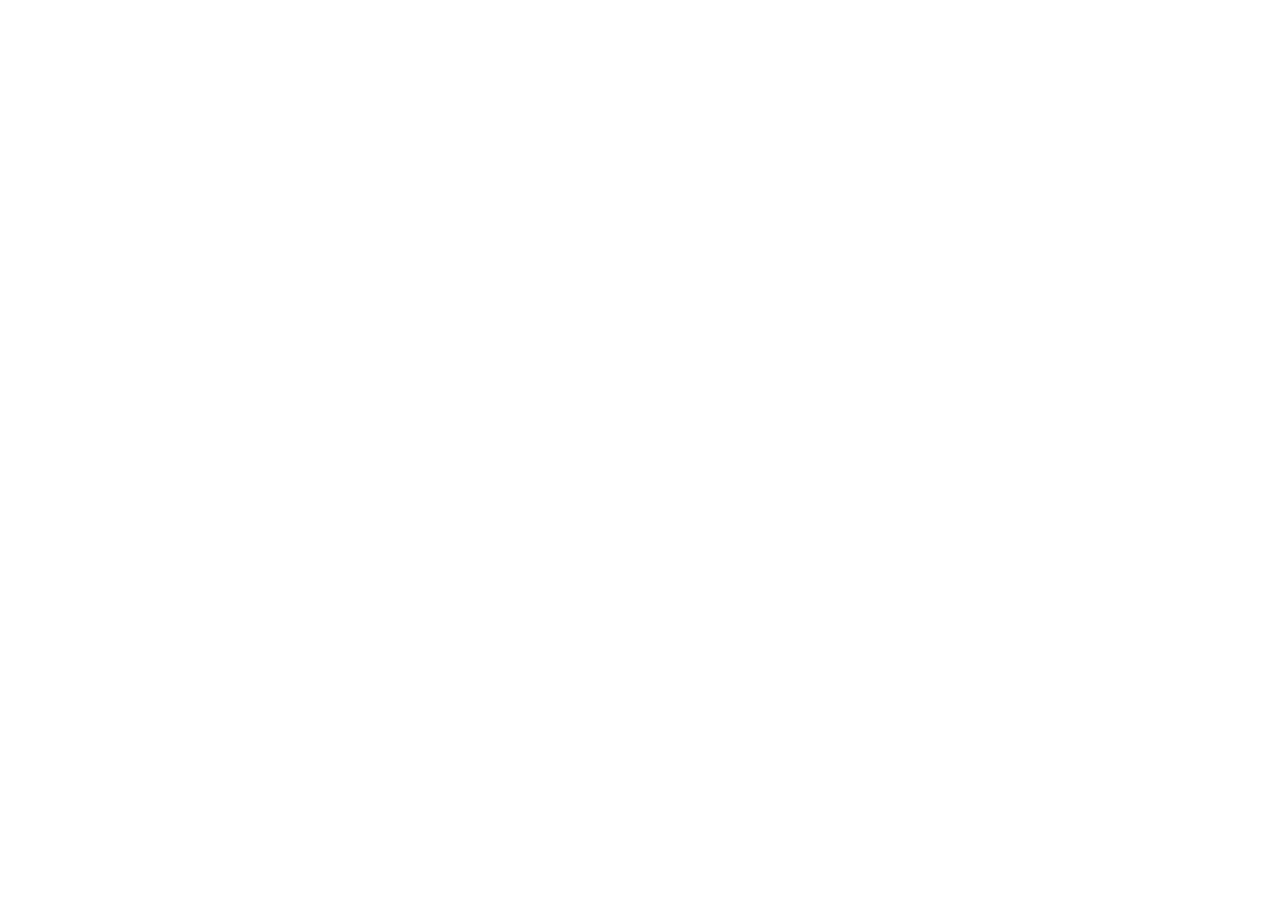
==== index.html @ 1c247264 "carga1" ====
<!DOCTYPE html>
<html lang="en">
<head>
    <meta charset="UTF-8">
    <meta name="viewport" content="width=device-width, initial-scale=1.0">
    <title>Fintech Dashboard</title>
</head>
<body>
    
</body>
</html>
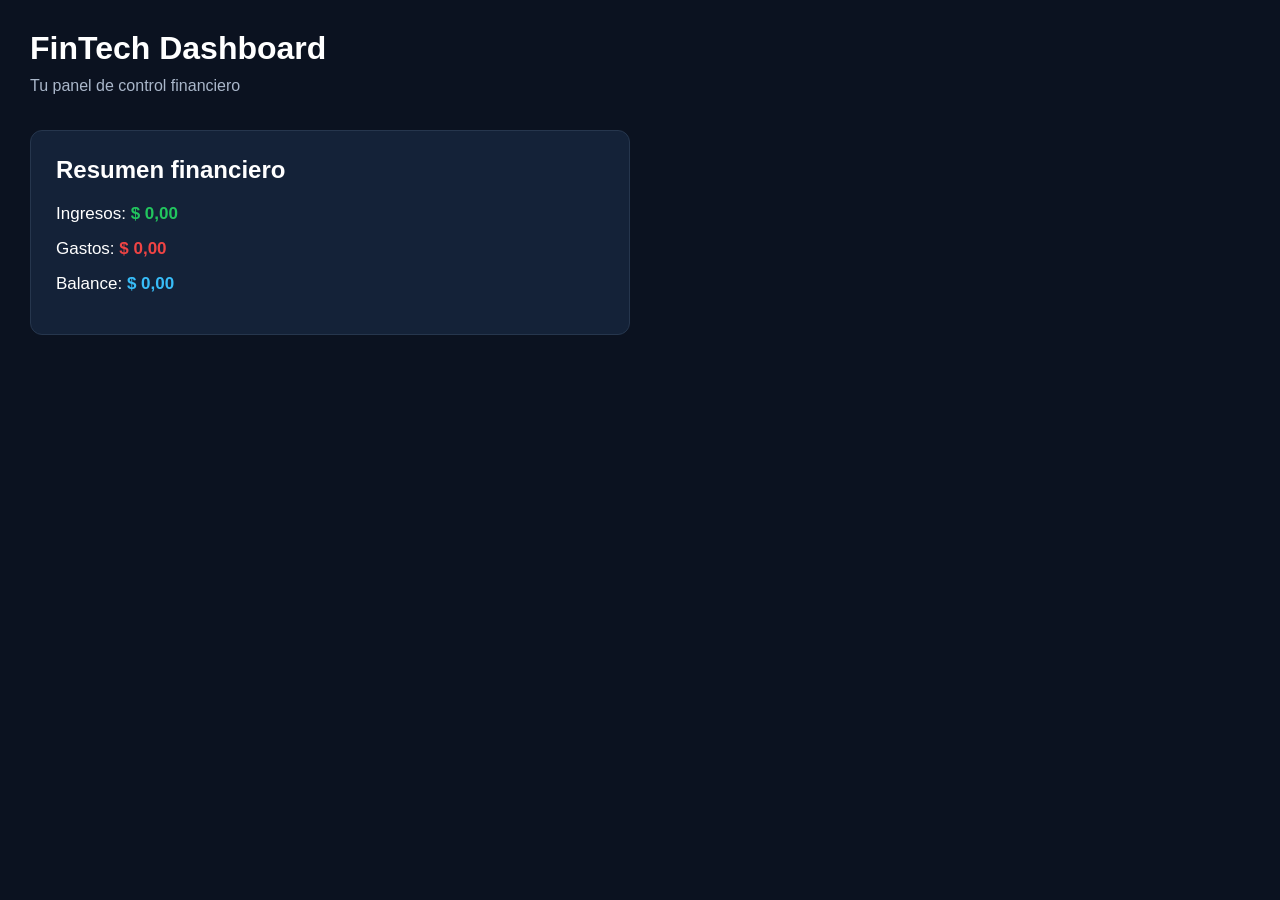
==== commit 7af5c6cd: "avances 1 de la logica POO" ====
--- a/index.html
+++ b/index.html
@@ -1,11 +1,23 @@
 <!DOCTYPE html>
-<html lang="en">
+<html lang="es">
 <head>
     <meta charset="UTF-8">
     <meta name="viewport" content="width=device-width, initial-scale=1.0">
-    <title>Fintech Dashboard</title>
+    <title>FinTech Dashboard</title>
+    <script type="module" src="./main.js"></script>
+    <link rel="stylesheet" href="./styles.css">
 </head>
 <body>
-    
+    <header>
+        <h1>FinTech Dashboard</h1>
+        <p>Tu panel de control financiero</p>
+    </header>
+
+    <section id="resumen">
+        <h2>Resumen financiero</h2>
+        <p>Ingresos: <span id="ingresos">$0</span></p>
+        <p>Gastos: <span id="gastos">$0</span></p>
+        <p>Balance: <span id="balance">$0</span></p>
+    </section>
 </body>
 </html>
--- a/styles.css
+++ b/styles.css
@@ -0,0 +1,121 @@
+/* Configuración general */
+* {
+    margin: 0;
+    padding: 0;
+    box-sizing: border-box;
+}
+
+body {
+    font-family: Arial, sans-serif;
+    background-color: #0b1220;
+    color: #ffffff;
+    min-height: 100vh;
+    padding: 30px;
+}
+
+/* Encabezado */
+header {
+    margin-bottom: 35px;
+}
+
+header h1 {
+    margin-bottom: 10px;
+}
+
+header p {
+    color: #aab7ca;
+}
+
+/* Resumen financiero */
+#resumen {
+    background-color: #142238;
+    padding: 25px;
+    border-radius: 12px;
+    border: 1px solid #26364d;
+    max-width: 600px;
+}
+
+#resumen h2 {
+    margin-bottom: 20px;
+}
+
+#resumen p {
+    margin-bottom: 15px;
+    font-size: 17px;
+}
+
+/* Colores de los indicadores */
+#ingresos {
+    color: #22c55e;
+    font-weight: bold;
+}
+
+#gastos {
+    color: #ef4444;
+    font-weight: bold;
+}
+
+#balance {
+    color: #38bdf8;
+    font-weight: bold;
+}/* Configuración general */
+* {
+    margin: 0;
+    padding: 0;
+    box-sizing: border-box;
+}
+
+body {
+    font-family: Arial, sans-serif;
+    background-color: #0b1220;
+    color: #ffffff;
+    min-height: 100vh;
+    padding: 30px;
+}
+
+/* Encabezado */
+header {
+    margin-bottom: 35px;
+}
+
+header h1 {
+    margin-bottom: 10px;
+}
+
+header p {
+    color: #aab7ca;
+}
+
+/* Resumen financiero */
+#resumen {
+    background-color: #142238;
+    padding: 25px;
+    border-radius: 12px;
+    border: 1px solid #26364d;
+    max-width: 600px;
+}
+
+#resumen h2 {
+    margin-bottom: 20px;
+}
+
+#resumen p {
+    margin-bottom: 15px;
+    font-size: 17px;
+}
+
+/* Colores de los indicadores */
+#ingresos {
+    color: #22c55e;
+    font-weight: bold;
+}
+
+#gastos {
+    color: #ef4444;
+    font-weight: bold;
+}
+
+#balance {
+    color: #38bdf8;
+    font-weight: bold;
+}
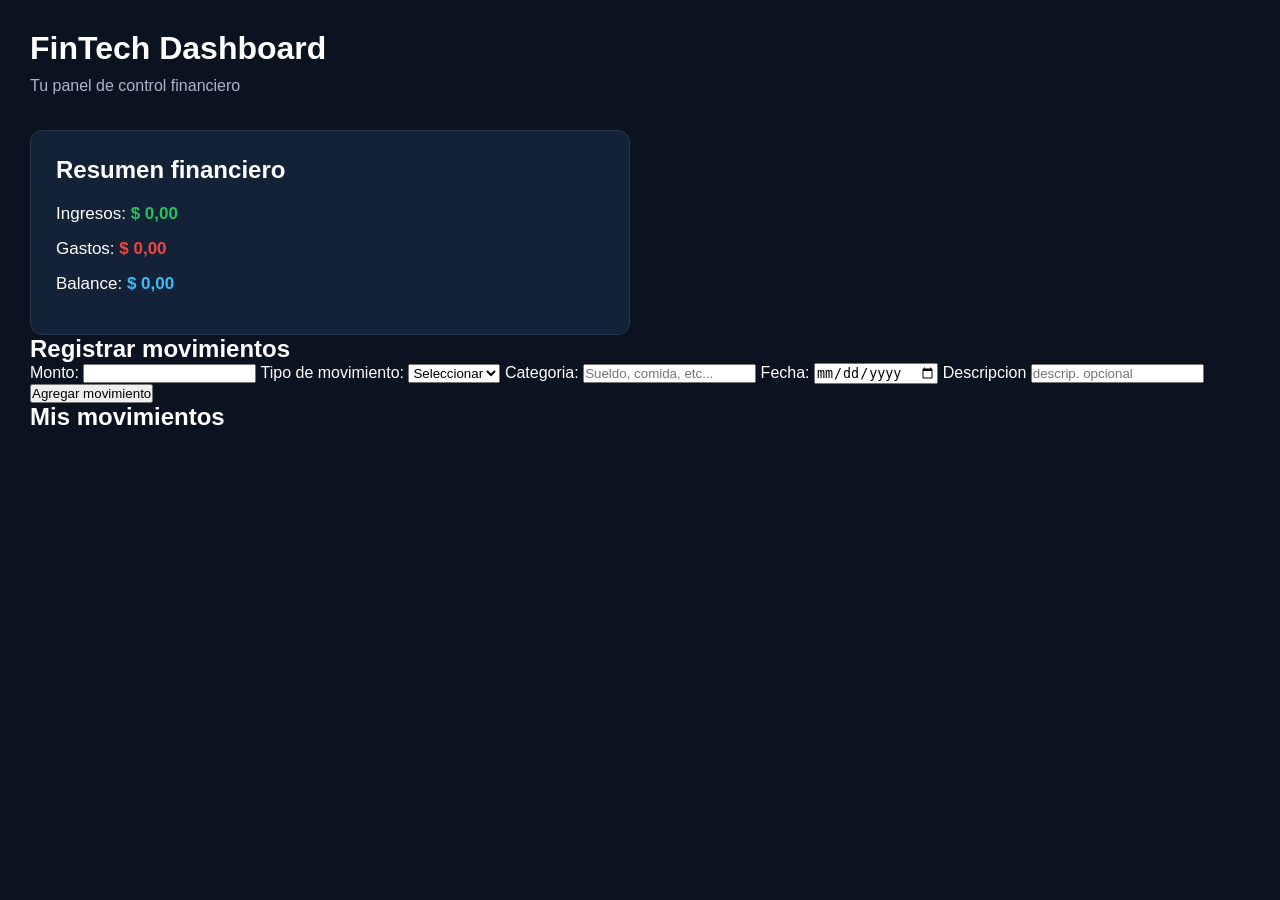
==== commit 33b919b4: "segunda tanda de avances" ====
--- a/index.html
+++ b/index.html
@@ -19,5 +19,38 @@
         <p>Gastos: <span id="gastos">$0</span></p>
         <p>Balance: <span id="balance">$0</span></p>
     </section>
+
+    <section>
+        <h2>Registrar movimientos</h2>
+        <form id="form-transaccion">
+            <label for="monto">Monto: </label>
+            <input type="number" id="monto" required>
+
+            <label for="tipo">Tipo de movimiento:</label>
+            <select id="tipo" required>
+                <option value="">Seleccionar</option>
+                <option value="ingreso">Ingreso</option>
+                <option value="gasto">Gasto</option>
+            </select>
+
+            <label for="categoria">Categoria: </label>
+            <input type="text" id="categoria" placeholder="Sueldo, comida, etc..." required>
+
+            <label for="fecha">Fecha: </label>
+            <input type="date" id="fecha" required>
+
+            <label for="descripcion">Descripcion</label>
+            <input type="text" id="descripcion" placeholder="descrip. opcional">
+
+            <button type="submit">Agregar movimiento</button>
+        </form>
+    </section>
+
+    <section id="lista-transacciones">
+        <h2>Mis movimientos</h2>
+        <ul id="transacciones">
+            
+        </ul>
+    </section>
 </body>
 </html>
--- a/styles.css
+++ b/styles.css
@@ -1,4 +1,3 @@
-/* Configuración general */
 * {
     margin: 0;
     padding: 0;
@@ -26,7 +25,6 @@
     color: #aab7ca;
 }
 
-/* Resumen financiero */
 #resumen {
     background-color: #142238;
     padding: 25px;
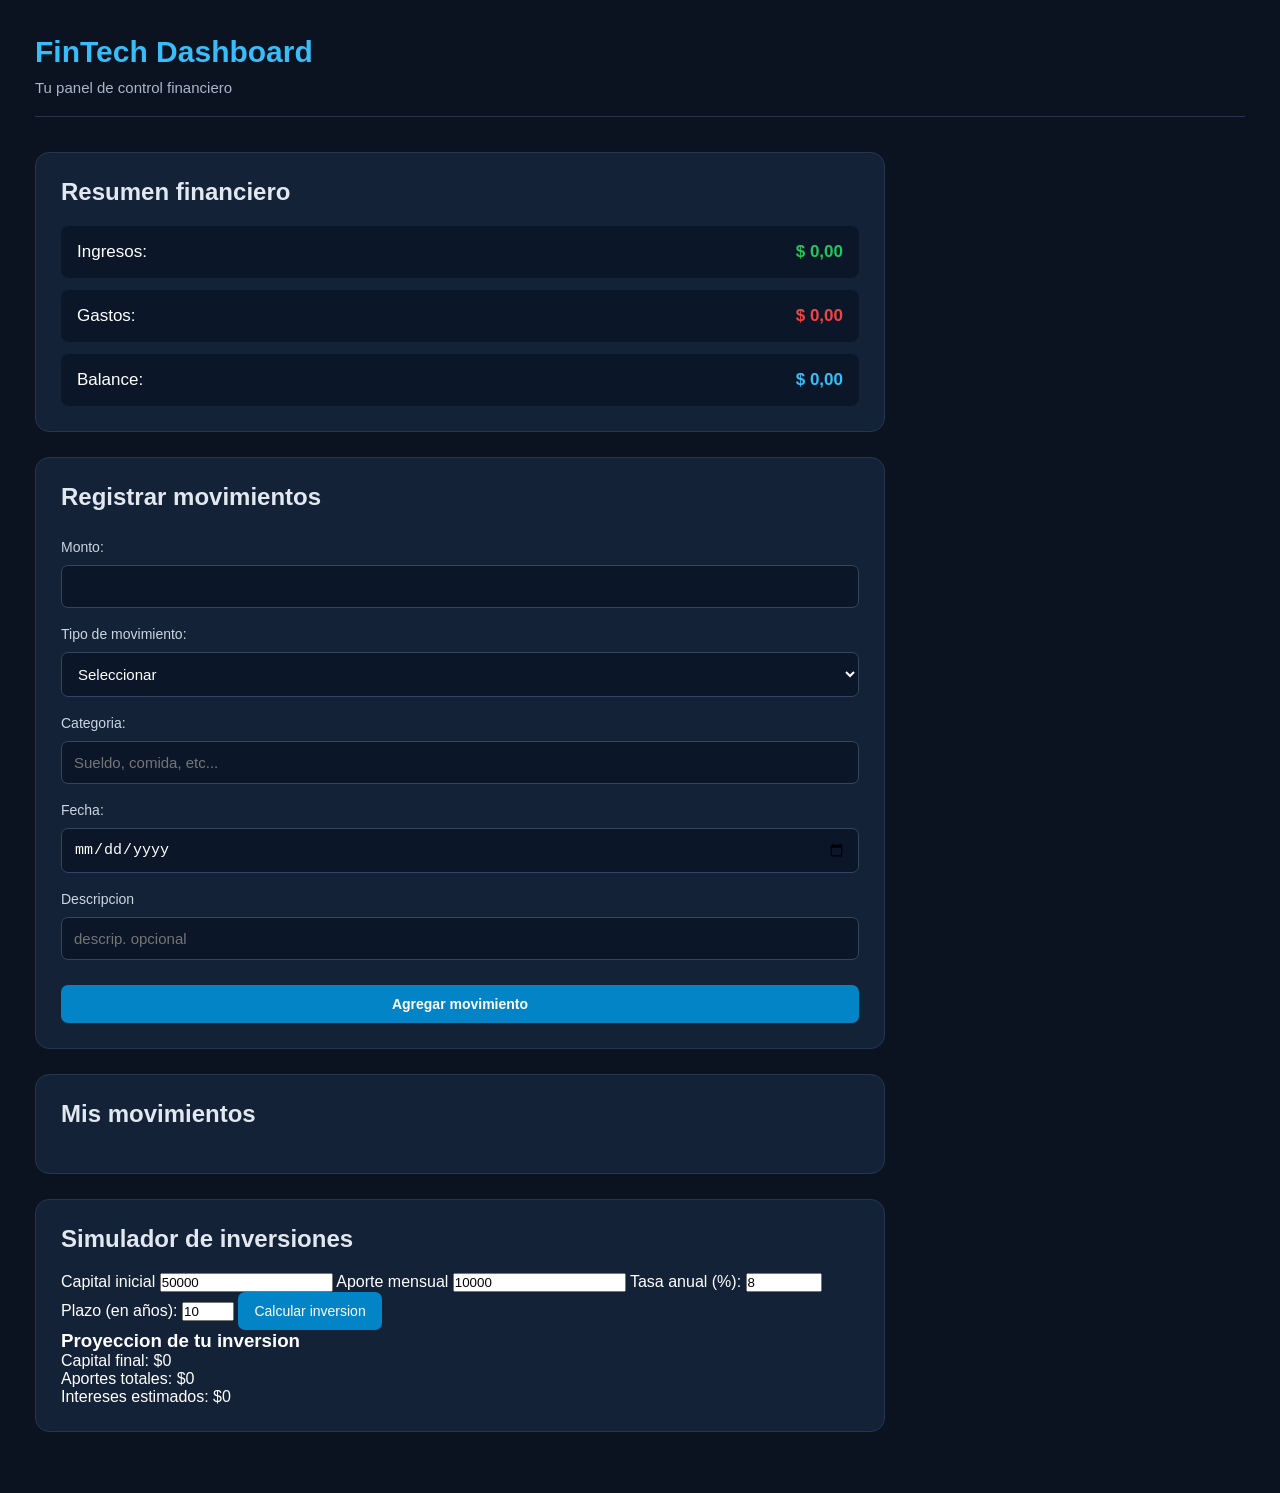
==== commit 2ea59e65: "avances en el apartado de proyeccion de inversion" ====
--- a/index.html
+++ b/index.html
@@ -49,8 +49,46 @@
     <section id="lista-transacciones">
         <h2>Mis movimientos</h2>
         <ul id="transacciones">
+
+        </ul>
+    </section>
+
+    <section id="simulador"> 
+        <h2>Simulador de inversiones</h2>
+
+        <form id="form-inversion">
+            <label for="capital-inicial">Capital inicial</label>
+            <input type="number" id="capital-inicial" min="0" step="0.01" value="50000" required>
             
-        </ul>
+            <label for="aporte-mensual">Aporte mensual</label>
+            <input type="number" id="aporte-mensual" min="0" step="0.01" value="10000" required>
+
+            <label for="tasa-anual">Tasa anual (%):</label>
+            <input type="number" id="tasa-anual" min="0" max="100" step="0.01" value="8" required>
+
+            <label for="plazo">Plazo (en años):</label>
+            <input type="number" id="plazo" min="1" max="100" step="1" value="10" required>
+        
+            <button type="submit">Calcular inversion</button>
+        </form>
+
+        <div id="resultado-inversion">
+            <h3>Proyeccion de tu inversion</h3>
+            <p>
+                Capital final: 
+                <span id="capital-final">$0</span>
+            </p>
+
+            <p>
+                Aportes totales:
+                <span id="aportes-totales">$0</span>
+            </p>
+
+            <p>
+                Intereses estimados:
+                <span id="intereses-estimados">$0</span>
+            </p>
+        </div>
     </section>
 </body>
 </html>
--- a/styles.css
+++ b/styles.css
@@ -9,40 +9,55 @@
     background-color: #0b1220;
     color: #ffffff;
     min-height: 100vh;
-    padding: 30px;
+    padding: 35px;
 }
 
-/* Encabezado */
+h2 {
+    margin-bottom: 20px;
+    color: #e2e8f0;
+}
+
 header {
     margin-bottom: 35px;
+    border-bottom: 1px solid #26364d;
+    padding-bottom: 20px;
 }
 
 header h1 {
+    font-size: 30px;
     margin-bottom: 10px;
+    color: #38bdf8;
 }
 
 header p {
     color: #aab7ca;
+    font-size: 15px;
 }
 
-#resumen {
+section {
     background-color: #142238;
+    border: 1px solid #26364d;
+    border-radius: 14px;
     padding: 25px;
-    border-radius: 12px;
-    border: 1px solid #26364d;
-    max-width: 600px;
-}
-
-#resumen h2 {
-    margin-bottom: 20px;
+    margin-bottom: 25px;
+    max-width: 850px;
 }
 
 #resumen p {
-    margin-bottom: 15px;
+    background-color: #0b1729;
+    padding: 16px;
+    border-radius: 8px;
+    margin-bottom: 12px;
     font-size: 17px;
+    display: flex;
+    justify-content: space-between;
+    align-items: center;
 }
 
-/* Colores de los indicadores */
+#resumen p:last-child {
+    margin-bottom: 0;
+}
+
 #ingresos {
     color: #22c55e;
     font-weight: bold;
@@ -56,64 +71,109 @@
 #balance {
     color: #38bdf8;
     font-weight: bold;
-}/* Configuración general */
-* {
-    margin: 0;
-    padding: 0;
-    box-sizing: border-box;
 }
 
-body {
-    font-family: Arial, sans-serif;
-    background-color: #0b1220;
-    color: #ffffff;
-    min-height: 100vh;
-    padding: 30px;
+
+#form-transaccion {
+    display: flex;
+    flex-direction: column;
+    gap: 10px;
 }
 
-/* Encabezado */
-header {
-    margin-bottom: 35px;
+#form-transaccion label {
+    color: #cbd5e1;
+    font-size: 14px;
+    margin-top: 8px;
 }
 
-header h1 {
-    margin-bottom: 10px;
+#form-transaccion input,
+#form-transaccion select {
+    width: 100%;
+    padding: 12px;
+    border-radius: 7px;
+    border: 1px solid #33465f;
+    background-color: #0b1729;
+    color: #ffffff;
+    font-size: 15px;
+    outline: none;
 }
 
-header p {
-    color: #aab7ca;
+#form-transaccion input:focus,
+#form-transaccion select:focus {
+    border-color: #38bdf8;
 }
 
-/* Resumen financiero */
-#resumen {
-    background-color: #142238;
-    padding: 25px;
-    border-radius: 12px;
-    border: 1px solid #26364d;
-    max-width: 600px;
+button {
+    background-color: #0284c7;
+    color: #ffffff;
+    border: none;
+    padding: 11px 16px;
+    border-radius: 7px;
+    font-size: 14px;
+    cursor: pointer;
+    transition: background-color 0.2s ease;
 }
 
-#resumen h2 {
-    margin-bottom: 20px;
-}
-
-#resumen p {
-    margin-bottom: 15px;
-    font-size: 17px;
-}
-
-/* Colores de los indicadores */
-#ingresos {
-    color: #22c55e;
+#form-transaccion button {
+    margin-top: 15px;
     font-weight: bold;
 }
 
-#gastos {
-    color: #ef4444;
-    font-weight: bold;
+button:hover {
+    background-color: #0369a1;
 }
 
-#balance {
-    color: #38bdf8;
-    font-weight: bold;
-}+/* Botón eliminar */
+
+#transacciones button {
+    background-color: #dc2626;
+    margin-left: 12px;
+}
+
+#transacciones button:hover {
+    background-color: #991b1b;
+}
+
+
+#transacciones {
+    list-style: none;
+}
+
+#transacciones li {
+    background-color: #0b1729;
+    border: 1px solid #26364d;
+    border-radius: 8px;
+    padding: 15px;
+    margin-bottom: 12px;
+    color: #cbd5e1;
+    font-size: 14px;
+    line-height: 1.8;
+}
+
+@media (max-width: 600px) {
+
+    body {
+        padding: 18px;
+    }
+
+    header h1 {
+        font-size: 24px;
+    }
+
+    section {
+        padding: 18px;
+    }
+
+    #resumen p {
+        font-size: 14px;
+    }
+
+    #transacciones li {
+        font-size: 13px;
+    }
+
+    #transacciones button {
+        margin-left: 0;
+        margin-top: 10px;
+    }
+}
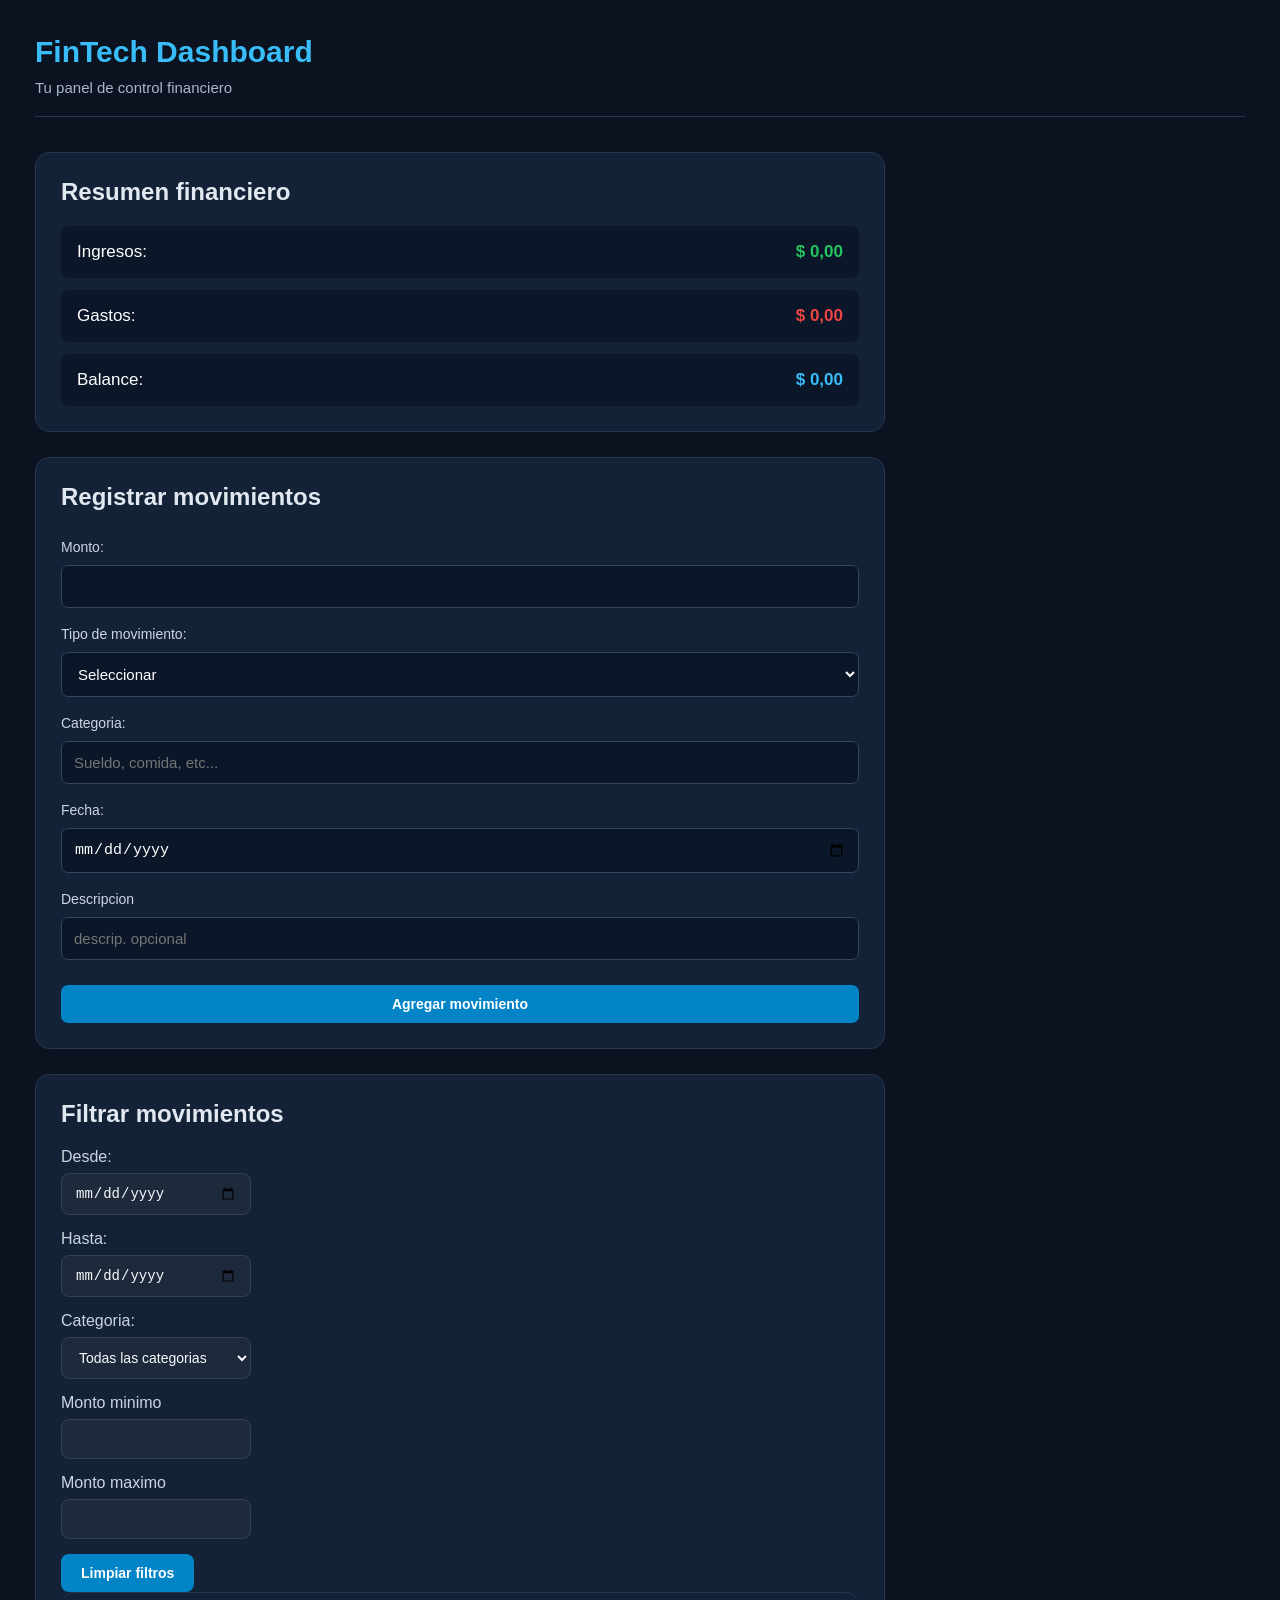
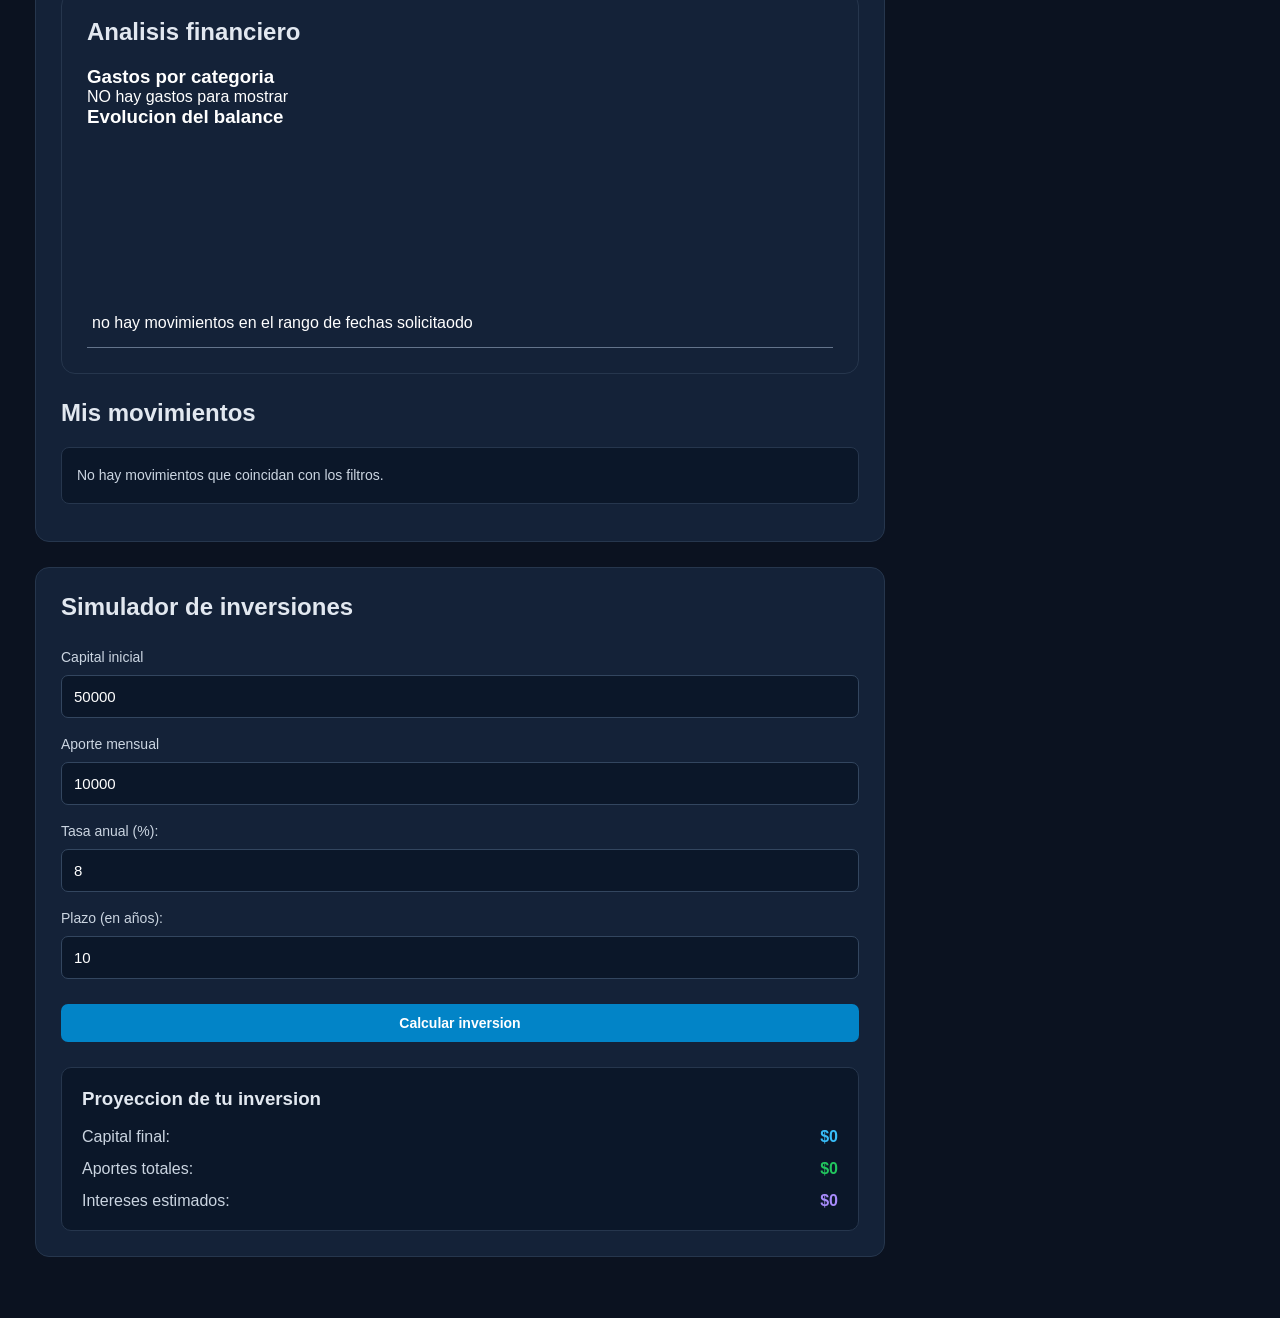
==== commit cd99721a: "agregado de grafico de barras y filtros" ====
--- a/index.html
+++ b/index.html
@@ -47,6 +47,52 @@
     </section>
 
     <section id="lista-transacciones">
+        <h2>Filtrar movimientos</h2>
+        <div>
+            <label for="fecha-desde">Desde:</label>
+            <input type="date" id="fecha-desde">
+        </div>
+
+        <div>
+            <label for="fecha-hasta">Hasta:</label>
+            <input type="date" id="fecha-hasta">
+        </div>
+
+        <div>
+            <label for="filtro-categoria">Categoria:</label>
+            <select id="filtro-categoria">
+                <option value="">Todas las categorias</option>
+            </select>
+        </div>
+
+        <div>
+            <label for="monto-minimo">Monto minimo</label>
+            <input type="number" id="monto-minimo" min="0" step="0.01">
+        </div>
+
+        <div>
+            <label for="monto-maximo">Monto maximo</label>
+            <input type="number" id="monto-maximo" min="0" step="0.01">
+        </div>
+
+        <button type="button" id="limpiar-filtros">
+            Limpiar filtros
+        </button>
+
+        <section id="analisis-visual">
+            <h2>Analisis financiero</h2>
+
+            <div class="graf-container">
+                <h3>Gastos por categoria</h3>
+                <div id="graf-categorias"></div>
+            </div>
+
+            <div class="graf-container">
+                <h3>Evolucion del balance</h3>
+                <div id="graf-balance"></div>
+            </div>
+        </section>
+
         <h2>Mis movimientos</h2>
         <ul id="transacciones">
 
--- a/styles.css
+++ b/styles.css
@@ -150,6 +150,232 @@
     line-height: 1.8;
 }
 
+#form-inversion {
+    display: flex;
+    flex-direction: column;
+    gap: 10px;
+}
+
+#form-inversion label {
+    color: #cbd5e1;
+    font-size: 14px;
+    margin-top: 8px;
+}
+
+#form-inversion input {
+    width: 100%;
+    padding: 12px;
+    border-radius: 7px;
+    border: 1px solid #33465f;
+    background-color: #0b1729;
+    color: #ffffff;
+    font-size: 15px;
+}
+
+#form-inversion input:focus {
+    border-color: #38bdf8;
+    outline: none;
+}
+
+#form-inversion button {
+    margin-top: 15px;
+    font-weight: bold;
+}
+
+#resultado-inversion {
+    margin-top: 25px;
+    padding: 20px;
+    background-color: #0b1729;
+    border: 1px solid #26364d;
+    border-radius: 10px;
+}
+
+#resultado-inversion h3 {
+    margin-bottom: 18px;
+    color: #e2e8f0;
+}
+
+#resultado-inversion p {
+    display: flex;
+    justify-content: space-between;
+    gap: 12px;
+    margin-bottom: 14px;
+    color: #cbd5e1;
+}
+
+#resultado-inversion p:last-child {
+    margin-bottom: 0;
+}
+
+#capital-final {
+    color: #38bdf8;
+    font-weight: bold;
+}
+
+#aportes-totales {
+    color: #22c55e;
+    font-weight: bold;
+}
+
+#intereses-estimados {
+    color: #a78bfa;
+    font-weight: bold;
+}
+
+.grupo-filtros {
+    display: flex;
+    flex-wrap: wrap;
+    gap: 15px;
+    margin-bottom: 15px;
+}
+
+.grupo-filtros div {
+    display: flex;
+    flex-direction: column;
+    gap: 5px;
+}
+
+.fila-categoria {
+    margin-bottom: 15px;
+}
+
+.barra-categoria {
+    width: 100%;
+    height: 18px;
+    background-color: #263449;
+    border-radius: 10px;
+    overflow: hidden;
+}
+
+.barra-relleno {
+    height: 100%;
+    background-color: #38bdf8;
+    border-radius: 10px;
+}
+
+#graf-balance {
+    display: flex;
+    align-items: flex-end;
+    gap: 12px;
+    min-height: 220px;
+    padding: 15px 5px;
+    overflow-x: auto;
+    border-bottom: 1px solid #64748b;
+}
+
+.columna-balance {
+    display: flex;
+    flex-direction: column;
+    align-items: center;
+    justify-content: flex-end;
+    min-width: 75px;
+    height: 200px;
+    gap: 5px;
+}
+
+.columna-balance p {
+    font-size: 11px;
+    text-align: center;
+}
+
+.barra-balance {
+    width: 35px;
+    min-height: 3px;
+    border-radius: 5px 5px 0 0;
+}
+
+.balance-positivo {
+    background-color: #22c55e;
+}
+
+.balance-negativo {
+    background-color: #ef4444;
+}
+
+.columna-balance small {
+    font-size: 10px;
+    white-space: nowrap;
+}
+
+#lista-transacciones {
+    margin-top: 25px;
+}
+
+.grupo-filtros {
+    display: flex;
+    flex-wrap: wrap;
+    gap: 20px;
+    margin: 20px 0;
+}
+
+#lista-transacciones > div {
+    margin-bottom: 15px;
+}
+
+
+#lista-transacciones label {
+    display: block;
+    margin-bottom: 7px;
+    color: #cbd5e1;
+    font-weight: 500;
+}
+
+#fecha-desde,
+#fecha-hasta,
+#filtro-categoria,
+#monto-minimo,
+#monto-maximo {
+    padding: 11px 13px;
+    background-color: #1e293b;
+    color: #f8fafc;
+    border: 1px solid #334155;
+    border-radius: 8px;
+    font-size: 14px;
+    outline: none;
+    transition: border-color 0.2s, box-shadow 0.2s;
+    box-sizing: border-box;
+}
+
+#fecha-desde,
+#fecha-hasta {
+    width: 190px;
+}
+
+#monto-minimo,
+#monto-maximo {
+    width: 190px;
+}
+
+#filtro-categoria {
+    width: 190px;
+    cursor: pointer;
+}
+
+#fecha-desde:focus,
+#fecha-hasta:focus,
+#filtro-categoria:focus,
+#monto-minimo:focus,
+#monto-maximo:focus {
+    border-color: #38bdf8;
+    box-shadow: 0 0 0 3px rgba(56, 189, 248, 0.15);
+}
+
+#limpiar-filtros {
+    padding: 11px 20px;
+    background-color: #0284c7;
+    color: white;
+    border: none;
+    border-radius: 8px;
+    cursor: pointer;
+    font-size: 14px;
+    font-weight: 600;
+    transition: background-color 0.2s;
+}
+
+#limpiar-filtros:hover {
+    background-color: #0369a1;
+}
+
 @media (max-width: 600px) {
 
     body {
@@ -176,4 +402,16 @@
         margin-left: 0;
         margin-top: 10px;
     }
-}
+
+    #fecha-desde,
+    #fecha-hasta,
+    #filtro-categoria,
+    #monto-minimo,
+    #monto-maximo {
+        width: 100%;
+    }
+
+    #lista-transacciones > div {
+        width: 100%;
+    }
+}
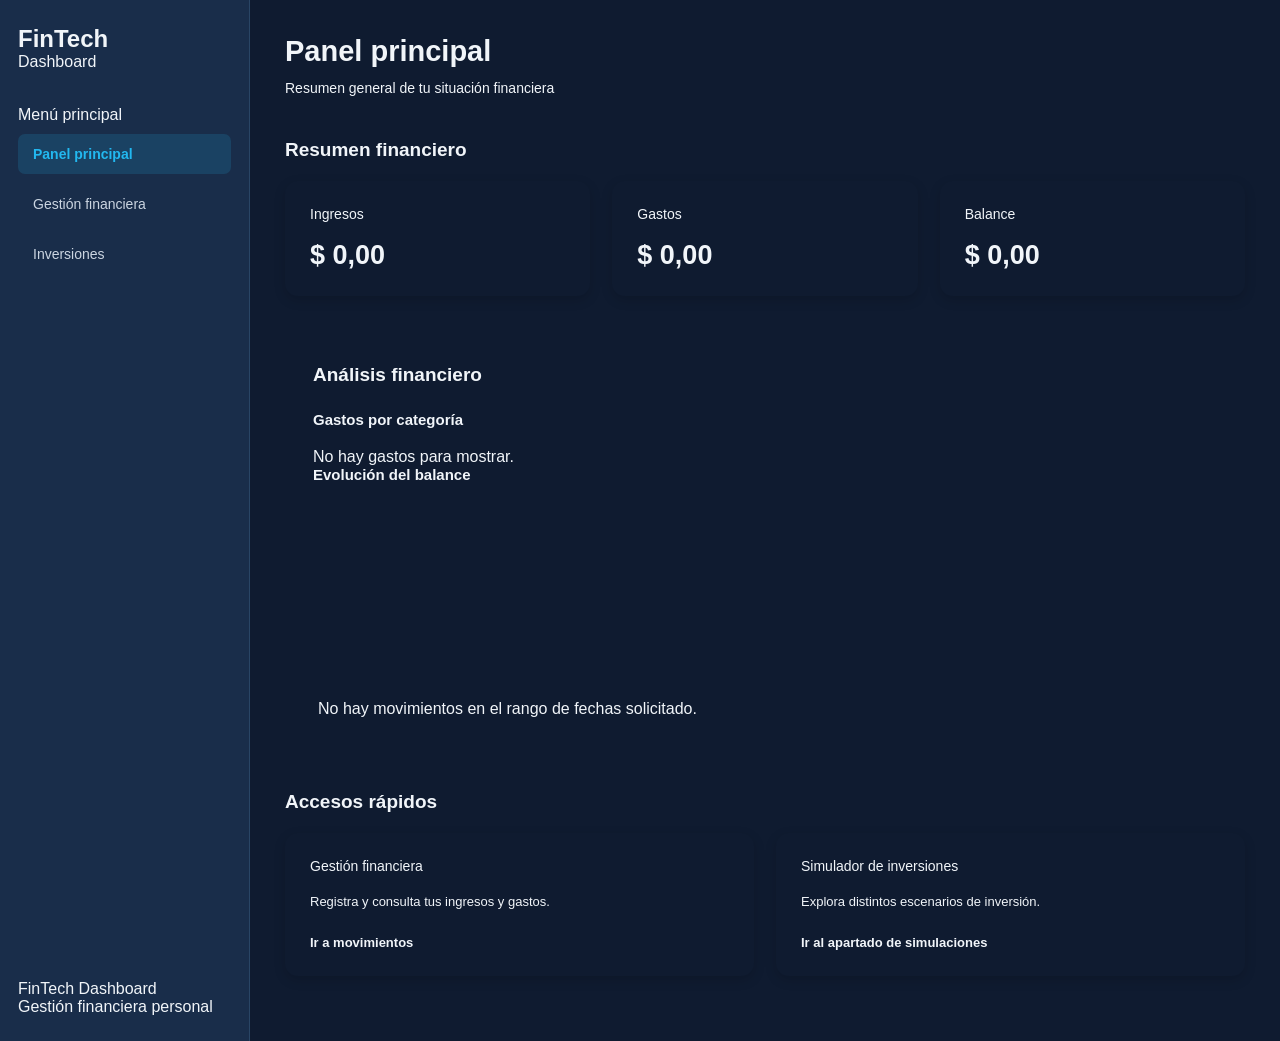
==== commit be363dee: "creacion de secciones propias para el simulador y la gestion, y adaptacion del JS" ====
--- a/index.html
+++ b/index.html
@@ -4,137 +4,91 @@
     <meta charset="UTF-8">
     <meta name="viewport" content="width=device-width, initial-scale=1.0">
     <title>FinTech Dashboard</title>
+    <link rel="stylesheet" href="./estilos/estilos-globales.css">
+    <link rel="stylesheet" href="./estilos/estilosIndex.css">
     <script type="module" src="./main.js"></script>
-    <link rel="stylesheet" href="./styles.css">
 </head>
+
 <body>
-    <header>
-        <h1>FinTech Dashboard</h1>
-        <p>Tu panel de control financiero</p>
-    </header>
-
-    <section id="resumen">
-        <h2>Resumen financiero</h2>
-        <p>Ingresos: <span id="ingresos">$0</span></p>
-        <p>Gastos: <span id="gastos">$0</span></p>
-        <p>Balance: <span id="balance">$0</span></p>
-    </section>
-
-    <section>
-        <h2>Registrar movimientos</h2>
-        <form id="form-transaccion">
-            <label for="monto">Monto: </label>
-            <input type="number" id="monto" required>
-
-            <label for="tipo">Tipo de movimiento:</label>
-            <select id="tipo" required>
-                <option value="">Seleccionar</option>
-                <option value="ingreso">Ingreso</option>
-                <option value="gasto">Gasto</option>
-            </select>
-
-            <label for="categoria">Categoria: </label>
-            <input type="text" id="categoria" placeholder="Sueldo, comida, etc..." required>
-
-            <label for="fecha">Fecha: </label>
-            <input type="date" id="fecha" required>
-
-            <label for="descripcion">Descripcion</label>
-            <input type="text" id="descripcion" placeholder="descrip. opcional">
-
-            <button type="submit">Agregar movimiento</button>
-        </form>
-    </section>
-
-    <section id="lista-transacciones">
-        <h2>Filtrar movimientos</h2>
-        <div>
-            <label for="fecha-desde">Desde:</label>
-            <input type="date" id="fecha-desde">
-        </div>
-
-        <div>
-            <label for="fecha-hasta">Hasta:</label>
-            <input type="date" id="fecha-hasta">
-        </div>
-
-        <div>
-            <label for="filtro-categoria">Categoria:</label>
-            <select id="filtro-categoria">
-                <option value="">Todas las categorias</option>
-            </select>
-        </div>
-
-        <div>
-            <label for="monto-minimo">Monto minimo</label>
-            <input type="number" id="monto-minimo" min="0" step="0.01">
-        </div>
-
-        <div>
-            <label for="monto-maximo">Monto maximo</label>
-            <input type="number" id="monto-maximo" min="0" step="0.01">
-        </div>
-
-        <button type="button" id="limpiar-filtros">
-            Limpiar filtros
-        </button>
-
-        <section id="analisis-visual">
-            <h2>Analisis financiero</h2>
-
-            <div class="graf-container">
-                <h3>Gastos por categoria</h3>
-                <div id="graf-categorias"></div>
+    <div class="dashboard">
+        <aside class="sidebar">
+            <div class="sidebar-header">
+                <h2>FinTech</h2>
+                <span>Dashboard</span>
             </div>
 
-            <div class="graf-container">
-                <h3>Evolucion del balance</h3>
-                <div id="graf-balance"></div>
+            <nav class="sidebar-nav">
+                <p>Menú principal</p>
+                <a href="./index.html" class="nav-link active">Panel principal</a>
+                <a href="./movimientos.html" class="nav-link">Gestión financiera</a>
+                <a href="./inversiones.html" class="nav-link">Inversiones</a>
+            </nav>
+
+            <div class="sidebar-footer">
+                <p>FinTech Dashboard</p>
+                <span>Gestión financiera personal</span>
             </div>
-        </section>
+        </aside>
 
-        <h2>Mis movimientos</h2>
-        <ul id="transacciones">
+        <main class="main-content">
+            <header class="page-header">
+                <div>
+                    <h1>Panel principal</h1>
+                    <p>Resumen general de tu situación financiera</p>
+                </div>
+            </header>
 
-        </ul>
-    </section>
+            <section id="resumen" class="resumen-seccion">
+                <h2>Resumen financiero</h2>
+                <div class="resumen-cards">
 
-    <section id="simulador"> 
-        <h2>Simulador de inversiones</h2>
+                    <div class="card">
+                        <h3>Ingresos</h3>
+                        <p id="ingresos">$0</p>
+                    </div>
 
-        <form id="form-inversion">
-            <label for="capital-inicial">Capital inicial</label>
-            <input type="number" id="capital-inicial" min="0" step="0.01" value="50000" required>
-            
-            <label for="aporte-mensual">Aporte mensual</label>
-            <input type="number" id="aporte-mensual" min="0" step="0.01" value="10000" required>
+                    <div class="card">
+                        <h3>Gastos</h3>
+                        <p id="gastos">$0</p>
+                    </div>
 
-            <label for="tasa-anual">Tasa anual (%):</label>
-            <input type="number" id="tasa-anual" min="0" max="100" step="0.01" value="8" required>
+                    <div class="card">
+                        <h3>Balance</h3>
+                        <p id="balance">$0</p>
+                    </div>
+                </div>
+            </section>
 
-            <label for="plazo">Plazo (en años):</label>
-            <input type="number" id="plazo" min="1" max="100" step="1" value="10" required>
-        
-            <button type="submit">Calcular inversion</button>
-        </form>
+            <section id="analisis-visual">
+                <h2>Análisis financiero</h2>
+                <div class="graf-container">
+                    <h3>Gastos por categoría</h3>
+                    <div id="graf-categorias"></div>
+                </div>
 
-        <div id="resultado-inversion">
-            <h3>Proyeccion de tu inversion</h3>
-            <p>
-                Capital final: 
-                <span id="capital-final">$0</span>
-            </p>
+                <div class="graf-container">
+                    <h3>Evolución del balance</h3>
+                    <div id="graf-balance"></div>
+                </div>
+            </section>
 
-            <p>
-                Aportes totales:
-                <span id="aportes-totales">$0</span>
-            </p>
+            <section class="accesos-section">
+                <h2>Accesos rápidos</h2>
+                <div class="accesos-cards">
+                    <div class="card">
+                        <h3>Gestión financiera</h3>
+                        <p>Registra y consulta tus ingresos y gastos.</p>
+                        <a href="./movimientos.html">Ir a movimientos</a>
+                    </div>
 
-            <p>
-                Intereses estimados:
-                <span id="intereses-estimados">$0</span>
-            </p>
-        </div>
-    </section>
+                    <div class="card">
+                        <h3>Simulador de inversiones</h3>
+                        <p>Explora distintos escenarios de inversión.</p>
+                        <a href="./inversiones.html">Ir al apartado de simulaciones</a>
+                    </div>
+                </div>
+            </section>
+        </main>
+    </div>
 </body>
-</html>+</html>
--- a/estilos/estilos-globales.css
+++ b/estilos/estilos-globales.css
@@ -0,0 +1,175 @@
+* {
+    margin: 0;
+    padding: 0;
+    box-sizing: border-box;
+}
+
+html {
+    scroll-behavior: smooth;
+}
+
+body {
+    font-family: Arial, Helvetica, sans-serif;
+    background: #0f1b30;
+    color: #f1f5f9;
+    min-height: 100vh;
+}
+
+:root {
+    --color-fondo: #0f1b30;
+    --color-panel: #192d4a;
+    --color-borde: #294565;
+    --color-campo: #0f1b30;
+    --color-borde-campo: #344d6d;
+    --color-texto: #f1f5f9;
+    --color-texto-secundario: #cbd5e1;
+    --color-texto-suave: #8294ad;
+    --color-primario: #22b8f0;
+    --color-primario-hover: #0ea5e9;
+    --color-exito: #10b981;
+    --color-error: #ef4444;
+}
+
+.dashboard {
+    display: flex;
+    min-height: 100vh;
+}
+
+.main-content {
+    flex: 1;
+    min-width: 0;
+    padding: 35px;
+}
+
+.sidebar {
+    width: 250px;
+    min-width: 250px;
+    min-height: 100vh;
+    background: #192d4a;
+    border-right: 1px solid #294565;
+    padding: 25px 18px;
+    display: flex;
+    flex-direction: column;
+}
+
+.sidebar-header {
+    margin-bottom: 35px;
+}
+
+.sidebar-nav {
+    display: flex;
+    flex-direction: column;
+    gap: 10px;
+}
+
+.sidebar-footer {
+    margin-top: auto;
+}
+
+.nav-link {
+    display: block;
+    padding: 12px 15px;
+    color: #cbd5e1;
+    text-decoration: none;
+    font-size: 14px;
+    border-radius: 7px;
+    transition: all 0.2s ease;
+}
+
+.nav-link:hover {
+    background: #263f60;
+    color: #22b8f0;
+}
+
+.nav-link.active {
+    background: rgba(34, 184, 240, 0.15);
+    color: #22b8f0;
+    font-weight: 600;
+}
+
+.page-header {
+    margin-bottom: 25px;
+}
+
+.page-header h1 {
+    color: #f1f5f9;
+    font-size: 28px;
+    font-weight: 700;
+}
+
+h2 {
+    color: #f1f5f9;
+}
+
+button {
+    font-family: inherit;
+}
+
+button:focus-visible,
+a:focus-visible,
+input:focus-visible,
+select:focus-visible {
+    outline: 2px solid #22b8f0;
+    outline-offset: 3px;
+}
+
+.card {
+    background: #192d4a;
+    border: 1px solid #294565;
+    border-radius: 12px;
+    padding: 20px;
+    box-shadow: 0 4px 12px rgba(0, 0, 0, 0.15);
+}
+
+@media (max-width: 1000px) {
+
+    .main-content {
+        padding: 30px 25px;
+    }
+
+}
+
+@media (max-width: 650px) {
+
+    .dashboard {
+        flex-direction: column;
+    }
+
+    .sidebar {
+        width: 100%;
+        min-width: 0;
+        min-height: auto;
+        padding: 20px;
+    }
+
+    .sidebar-header {
+        margin-bottom: 20px;
+    }
+
+    .sidebar-nav {
+        flex-direction: row;
+        flex-wrap: wrap;
+        gap: 8px;
+    }
+
+    .nav-link {
+        flex: 1 1 auto;
+        padding: 10px;
+        font-size: 12px;
+        text-align: center;
+        white-space: nowrap;
+    }
+
+    .sidebar-footer {
+        display: none;
+    }
+    .main-content {
+        width: 100%;
+        min-width: 0;
+        padding: 25px 18px;
+    }
+
+    .page-header h1 {
+        font-size: 24px;
+    }
+}
--- a/estilos/estilosIndex.css
+++ b/estilos/estilosIndex.css
@@ -0,0 +1,196 @@
+.page-header {
+    margin-bottom: 40px;
+}
+
+.page-header h1 {
+    font-size: 29px;
+    font-weight: 700;
+    margin-bottom: 10px;
+}
+
+.page-header p {
+    font-size: 14px;
+    color: var(--texto-secundario);
+    line-height: 1.5;
+}
+
+#resumen {
+    display: block;
+    width: 100%;
+    margin-bottom: 40px;
+}
+
+#resumen h2 {
+    font-size: 19px;
+    margin-bottom: 20px;
+}
+
+.resumen-cards {
+    display: grid;
+    grid-template-columns: repeat(3, minmax(0, 1fr));
+    gap: 22px;
+}
+
+.card {
+    background: var(--panel);
+    border: 1px solid var(--borde);
+    border-radius: 13px;
+    padding: 25px;
+    transition: 0.2s ease;
+}
+
+.card:hover {
+    border-color: var(--celeste);
+    transform: translateY(-3px);
+}
+
+.card h3 {
+    font-size: 14px;
+    color: var(--texto-secundario);
+    font-weight: 500;
+    margin-bottom: 18px;
+}
+
+.resumen-cards .card p {
+    font-size: 27px;
+    font-weight: bold;
+    overflow-wrap: anywhere;
+}
+
+#ingresos {
+    color: var(--verde);
+}
+
+#gastos {
+    color: var(--rojo);
+}
+
+#balance {
+    color: var(--celeste);
+}
+
+#analisis-visual {
+    background: var(--panel);
+    border: 1px solid var(--borde);
+    border-radius: 13px;
+    padding: 28px;
+    margin-bottom: 40px;
+}
+
+#analisis-visual h2 {
+    font-size: 19px;
+    margin-bottom: 25px;
+}
+
+.graf-container {
+    background: var(--panel);
+    border-radius: 10px;
+}
+
+.graf-container h3 {
+    font-size: 15px;
+    margin-bottom: 20px;
+}
+
+#graf-balance {
+    display: flex;
+    align-items: flex-end;
+    gap: 18px;
+    min-height: 220px;
+    overflow-x: auto;
+    padding: 20px 5px 5px;
+}
+
+.columna-balance {
+    min-width: 75px;
+    flex: 1;
+    display: flex;
+    flex-direction: column;
+    align-items: center;
+    justify-content: flex-end;
+    gap: 10px;
+    height: 220px;
+}
+
+.columna-balance p {
+    font-size: 11px;
+    color: var(--texto-secundario);
+}
+
+.barra-balance {
+    width: 35px;
+    min-height: 4px;
+    border-radius: 5px 5px 0 0;
+}
+
+.balance-positivo {
+    background: var(--verde);
+}
+
+.balance-negativo {
+    background: var(--rojo);
+}
+
+.columna-balance small {
+    color: var(--texto-secundario);
+    font-size: 10px;
+}
+
+.accesos-section {
+    margin-bottom: 30px;
+}
+
+.accesos-section h2 {
+    font-size: 19px;
+    margin-bottom: 20px;
+}
+
+.accesos-cards {
+    display: grid;
+    grid-template-columns: repeat(2, minmax(0, 1fr));
+    gap: 22px;
+}
+
+.accesos-cards .card p {
+    color: var(--texto-secundario);
+    font-size: 13px;
+    line-height: 1.6;
+    margin-bottom: 20px;
+}
+
+.accesos-cards .card a {
+    display: inline-block;
+    color: var(--celeste);
+    font-size: 13px;
+    font-weight: bold;
+    text-decoration: none;
+}
+
+.accesos-cards .card a:hover {
+    text-decoration: underline;
+}
+
+@media (max-width: 1000px) {
+    .resumen-cards {
+        grid-template-columns: repeat(2, minmax(0, 1fr));
+    }
+}
+
+@media (max-width: 650px) {
+    .page-header h1 {
+        font-size: 24px;
+    }
+
+    .resumen-cards,
+    .accesos-cards {
+        grid-template-columns: 1fr;
+    }
+
+    #analisis-visual {
+        padding: 20px 15px;
+    }
+
+    #graf-balance {
+        gap: 12px;
+    }
+}
